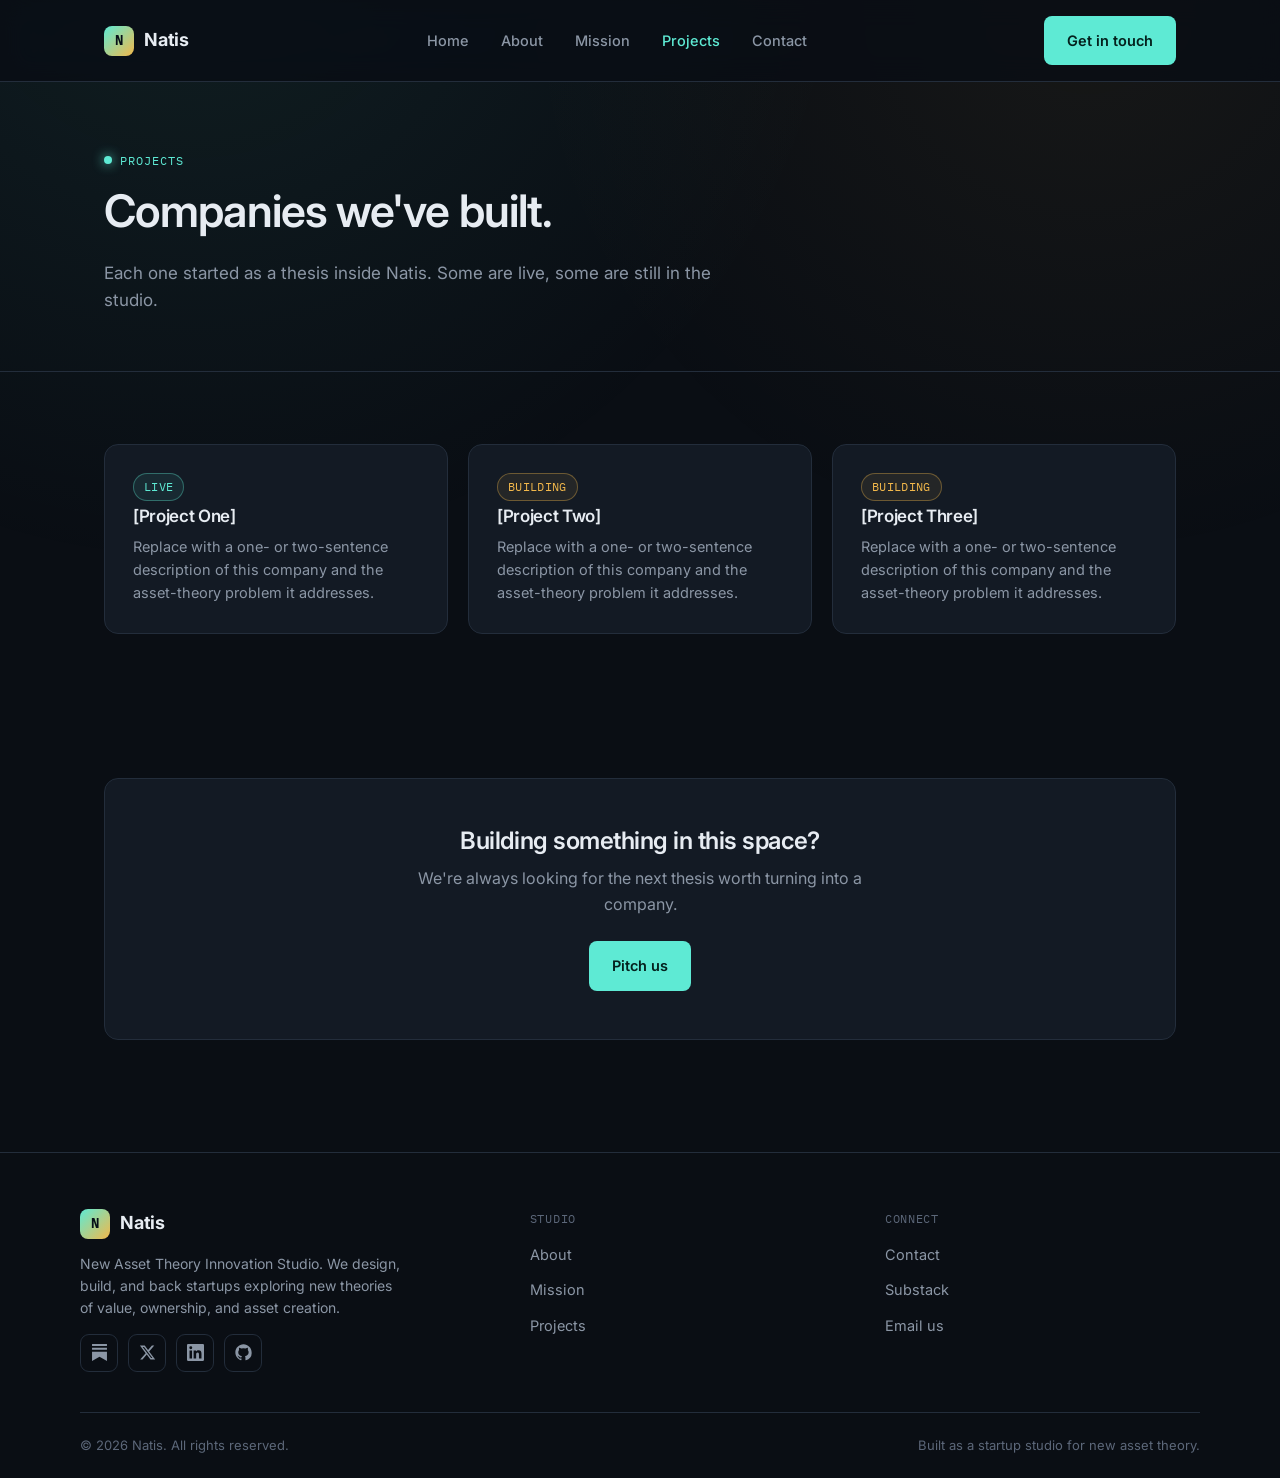
==== projects/index.html @ fd331628 "Add initial Natis startup studio website Static HTML/CSS/JS site with landing page, about, mission s" ====
<!doctype html>
<html lang="en">
<head>
  <meta charset="UTF-8" />
  <meta name="viewport" content="width=device-width, initial-scale=1.0" />
  <title>Projects — Natis</title>
  <meta name="description" content="The portfolio of startups built by Natis, the New Asset Theory Innovation Studio." />
  <link rel="icon" type="image/svg+xml" href="/assets/favicon.svg" />
  <link rel="preconnect" href="https://fonts.googleapis.com" />
  <link rel="preconnect" href="https://fonts.gstatic.com" crossorigin />
  <link href="https://fonts.googleapis.com/css2?family=Inter:wght@400;500;600;700&family=IBM+Plex+Mono:wght@500;600&display=swap" rel="stylesheet" />
  <link rel="stylesheet" href="/css/style.css" />
</head>
<body>
  <site-header></site-header>

  <main>
    <header class="page-header">
      <div class="container">
        <div class="eyebrow">Projects</div>
        <h1>Companies we've built.</h1>
        <p class="lede">Each one started as a thesis inside Natis. Some are live, some are still in the studio.</p>
      </div>
    </header>

    <section>
      <div class="container">
        <div class="grid grid-3">
          <a class="card" href="/projects/project-1.html">
            <span class="tag status-live">Live</span>
            <h3>[Project One]</h3>
            <p>Replace with a one- or two-sentence description of this company and the asset-theory problem it addresses.</p>
          </a>
          <a class="card" href="/projects/project-2.html">
            <span class="tag status-building">Building</span>
            <h3>[Project Two]</h3>
            <p>Replace with a one- or two-sentence description of this company and the asset-theory problem it addresses.</p>
          </a>
          <a class="card" href="/projects/project-3.html">
            <span class="tag status-building">Building</span>
            <h3>[Project Three]</h3>
            <p>Replace with a one- or two-sentence description of this company and the asset-theory problem it addresses.</p>
          </a>
        </div>
      </div>
    </section>

    <section>
      <div class="container">
        <div class="cta-band">
          <h2>Building something in this space?</h2>
          <p>We're always looking for the next thesis worth turning into a company.</p>
          <div class="cta-actions">
            <a class="btn btn-primary" href="/contact.html">Pitch us</a>
          </div>
        </div>
      </div>
    </section>
  </main>

  <site-footer></site-footer>

  <script src="/js/components.js"></script>
  <script src="/js/main.js"></script>
</body>
</html>
---- css/style.css ----
/* =========================================================
   Natis — New Asset Theory Innovation Studio
   Global stylesheet
   ========================================================= */

:root {
  --bg: #0a0e14;
  --bg-elevated: #10151d;
  --surface: #131a24;
  --surface-hover: #17202c;
  --border: #232d3b;
  --text: #e7ecf2;
  --text-muted: #8b96a5;
  --text-faint: #5c6779;
  --accent: #5eead4;
  --accent-strong: #2dd4bf;
  --accent-2: #f2b84b;
  --accent-2-strong: #e0a638;
  --danger: #f2755a;
  --radius: 14px;
  --radius-sm: 8px;
  --max-width: 1120px;
  --font-sans: "Inter", -apple-system, BlinkMacSystemFont, "Segoe UI", Roboto,
    Helvetica, Arial, sans-serif;
  --font-mono: "IBM Plex Mono", ui-monospace, SFMono-Regular, Menlo, Consolas,
    monospace;
  --shadow-lg: 0 20px 60px -20px rgba(0, 0, 0, 0.6);
}

* {
  box-sizing: border-box;
}

html {
  scroll-behavior: smooth;
}

body {
  margin: 0;
  background: var(--bg);
  color: var(--text);
  font-family: var(--font-sans);
  font-size: 16px;
  line-height: 1.6;
  -webkit-font-smoothing: antialiased;
  text-rendering: optimizeLegibility;
}

body::before {
  content: "";
  position: fixed;
  inset: 0;
  z-index: -1;
  background: radial-gradient(
      circle at 15% -10%,
      rgba(94, 234, 212, 0.08),
      transparent 45%
    ),
    radial-gradient(
      circle at 85% 0%,
      rgba(242, 184, 75, 0.06),
      transparent 40%
    );
  pointer-events: none;
}

img {
  max-width: 100%;
  display: block;
}

a {
  color: inherit;
  text-decoration: none;
}

h1, h2, h3, h4 {
  font-weight: 600;
  line-height: 1.15;
  letter-spacing: -0.02em;
  margin: 0 0 0.5em;
}

p {
  margin: 0 0 1em;
  color: var(--text-muted);
}

.container {
  max-width: var(--max-width);
  margin: 0 auto;
  padding: 0 24px;
}

.eyebrow {
  display: inline-flex;
  align-items: center;
  gap: 8px;
  font-family: var(--font-mono);
  font-size: 12px;
  letter-spacing: 0.08em;
  text-transform: uppercase;
  color: var(--accent);
  margin-bottom: 16px;
}

.eyebrow::before {
  content: "";
  width: 8px;
  height: 8px;
  border-radius: 50%;
  background: var(--accent);
  box-shadow: 0 0 12px var(--accent);
}

/* ---------- Buttons ---------- */

.btn {
  display: inline-flex;
  align-items: center;
  justify-content: center;
  gap: 8px;
  padding: 12px 22px;
  border-radius: var(--radius-sm);
  font-weight: 600;
  font-size: 14.5px;
  border: 1px solid transparent;
  cursor: pointer;
  transition: transform 0.15s ease, background 0.15s ease, border-color 0.15s ease,
    color 0.15s ease;
}

.btn:hover {
  transform: translateY(-1px);
}

.btn-primary {
  background: var(--accent);
  color: #04211d;
}

.btn-primary:hover {
  background: var(--accent-strong);
}

.btn-ghost {
  background: transparent;
  color: var(--text);
  border-color: var(--border);
}

.btn-ghost:hover {
  border-color: var(--accent);
  color: var(--accent);
}

/* ---------- Header / Nav ---------- */

site-header {
  display: block;
  position: sticky;
  top: 0;
  z-index: 100;
  background: rgba(10, 14, 20, 0.85);
  backdrop-filter: saturate(180%) blur(14px);
  -webkit-backdrop-filter: saturate(180%) blur(14px);
  border-bottom: 1px solid var(--border);
}

.nav {
  display: flex;
  align-items: center;
  justify-content: space-between;
  padding: 16px 24px;
  max-width: var(--max-width);
  margin: 0 auto;
}

.nav-brand {
  display: flex;
  align-items: center;
  gap: 10px;
  font-weight: 700;
  font-size: 18px;
  letter-spacing: -0.01em;
}

.nav-brand .mark {
  width: 30px;
  height: 30px;
  border-radius: 8px;
  background: linear-gradient(135deg, var(--accent), var(--accent-2));
  display: flex;
  align-items: center;
  justify-content: center;
  font-family: var(--font-mono);
  font-weight: 700;
  color: #071018;
  font-size: 14px;
}

.nav-links {
  display: flex;
  align-items: center;
  gap: 4px;
  list-style: none;
  margin: 0;
  padding: 0;
}

.nav-links a {
  display: inline-block;
  padding: 8px 14px;
  border-radius: 8px;
  font-size: 14.5px;
  font-weight: 500;
  color: var(--text-muted);
  transition: color 0.15s ease, background 0.15s ease;
}

.nav-links a:hover {
  color: var(--text);
  background: var(--surface);
}

.nav-links a[aria-current="page"] {
  color: var(--accent);
}

.nav-actions {
  display: flex;
  align-items: center;
  gap: 12px;
}

.nav-toggle {
  display: none;
  background: none;
  border: 1px solid var(--border);
  border-radius: 8px;
  width: 40px;
  height: 40px;
  color: var(--text);
  cursor: pointer;
  align-items: center;
  justify-content: center;
}

@media (max-width: 820px) {
  .nav-toggle {
    display: flex;
  }

  .nav-links {
    position: absolute;
    top: 100%;
    left: 0;
    right: 0;
    flex-direction: column;
    align-items: stretch;
    background: var(--bg-elevated);
    border-bottom: 1px solid var(--border);
    padding: 8px;
    gap: 2px;
    display: none;
  }

  .nav-links.is-open {
    display: flex;
  }

  .nav-links a {
    padding: 12px 14px;
  }

  .nav-actions .btn-primary {
    display: none;
  }
}

/* ---------- Hero ---------- */

.hero {
  padding: 100px 0 80px;
  text-align: left;
}

.hero-inner {
  max-width: 760px;
}

.hero h1 {
  font-size: clamp(2.4rem, 5vw, 3.6rem);
  margin-bottom: 0.4em;
}

.hero .lede {
  font-size: 19px;
  color: var(--text-muted);
  max-width: 620px;
  margin-bottom: 2em;
}

.hero-cta {
  display: flex;
  gap: 14px;
  flex-wrap: wrap;
}

.gradient-text {
  background: linear-gradient(90deg, var(--accent), var(--accent-2));
  -webkit-background-clip: text;
  background-clip: text;
  color: transparent;
}

/* ---------- Sections ---------- */

section {
  padding: 72px 0;
}

.section-head {
  max-width: 620px;
  margin-bottom: 48px;
}

.section-head h2 {
  font-size: clamp(1.6rem, 3vw, 2.1rem);
}

.divider {
  border: none;
  border-top: 1px solid var(--border);
  margin: 0;
}

/* ---------- Cards / Grids ---------- */

.grid {
  display: grid;
  gap: 20px;
}

.grid-3 {
  grid-template-columns: repeat(3, 1fr);
}

.grid-2 {
  grid-template-columns: repeat(2, 1fr);
}

@media (max-width: 900px) {
  .grid-3,
  .grid-2 {
    grid-template-columns: 1fr;
  }
}

.card {
  background: var(--surface);
  border: 1px solid var(--border);
  border-radius: var(--radius);
  padding: 28px;
  transition: border-color 0.2s ease, transform 0.2s ease, background 0.2s ease;
}

a.card:hover,
.card.is-interactive:hover {
  border-color: var(--accent);
  transform: translateY(-3px);
  background: var(--surface-hover);
}

.card .icon {
  width: 44px;
  height: 44px;
  border-radius: 10px;
  background: var(--bg-elevated);
  border: 1px solid var(--border);
  display: flex;
  align-items: center;
  justify-content: center;
  margin-bottom: 18px;
  font-size: 20px;
}

.card h3 {
  font-size: 17px;
  margin-bottom: 8px;
}

.card p {
  font-size: 14.5px;
  margin-bottom: 0;
}

.tag {
  display: inline-block;
  font-family: var(--font-mono);
  font-size: 11.5px;
  letter-spacing: 0.03em;
  text-transform: uppercase;
  padding: 4px 10px;
  border-radius: 100px;
  border: 1px solid var(--border);
  color: var(--text-muted);
  margin: 0 6px 6px 0;
}

.tag.status-live {
  color: var(--accent);
  border-color: rgba(94, 234, 212, 0.35);
  background: rgba(94, 234, 212, 0.08);
}

.tag.status-building {
  color: var(--accent-2);
  border-color: rgba(242, 184, 75, 0.35);
  background: rgba(242, 184, 75, 0.08);
}

/* ---------- Stats ---------- */

.stats {
  display: grid;
  grid-template-columns: repeat(4, 1fr);
  gap: 20px;
  padding: 32px 0;
  border-top: 1px solid var(--border);
  border-bottom: 1px solid var(--border);
}

.stat h3 {
  font-family: var(--font-mono);
  font-size: 28px;
  color: var(--accent);
  margin-bottom: 4px;
}

.stat p {
  font-size: 13.5px;
  margin: 0;
  color: var(--text-faint);
}

@media (max-width: 700px) {
  .stats {
    grid-template-columns: repeat(2, 1fr);
  }
}

/* ---------- Values list (mission page) ---------- */

.value-row {
  display: flex;
  gap: 24px;
  padding: 28px 0;
  border-bottom: 1px solid var(--border);
}

.value-row:first-of-type {
  border-top: 1px solid var(--border);
}

.value-index {
  font-family: var(--font-mono);
  color: var(--accent);
  font-size: 14px;
  width: 40px;
  flex: none;
  padding-top: 4px;
}

.value-row h3 {
  font-size: 19px;
  margin-bottom: 6px;
}

.value-row p {
  margin-bottom: 0;
  max-width: 640px;
}

/* ---------- Forms ---------- */

.form {
  display: grid;
  gap: 18px;
  max-width: 560px;
}

.form-row {
  display: grid;
  gap: 8px;
}

label {
  font-size: 13.5px;
  font-weight: 600;
  color: var(--text);
}

input,
textarea,
select {
  background: var(--surface);
  border: 1px solid var(--border);
  border-radius: var(--radius-sm);
  padding: 12px 14px;
  color: var(--text);
  font-family: var(--font-sans);
  font-size: 15px;
  transition: border-color 0.15s ease;
}

input:focus,
textarea:focus,
select:focus {
  outline: none;
  border-color: var(--accent);
}

textarea {
  resize: vertical;
  min-height: 140px;
}

.form-note {
  font-size: 13px;
  color: var(--text-faint);
}

/* ---------- Footer ---------- */

site-footer {
  display: block;
  border-top: 1px solid var(--border);
  margin-top: 40px;
}

.footer-inner {
  padding: 56px 0 40px;
  display: grid;
  grid-template-columns: 1.3fr 1fr 1fr;
  gap: 40px;
}

@media (max-width: 700px) {
  .footer-inner {
    grid-template-columns: 1fr;
    gap: 32px;
  }
}

.footer-brand p {
  max-width: 320px;
  font-size: 14px;
}

.footer-heading {
  font-family: var(--font-mono);
  font-size: 12px;
  text-transform: uppercase;
  letter-spacing: 0.06em;
  color: var(--text-faint);
  margin-bottom: 14px;
}

.footer-links {
  list-style: none;
  margin: 0;
  padding: 0;
  display: grid;
  gap: 10px;
}

.footer-links a {
  font-size: 14.5px;
  color: var(--text-muted);
}

.footer-links a:hover {
  color: var(--accent);
}

.social-row {
  display: flex;
  gap: 10px;
  flex-wrap: wrap;
}

.social-icon {
  width: 38px;
  height: 38px;
  border-radius: 9px;
  border: 1px solid var(--border);
  display: flex;
  align-items: center;
  justify-content: center;
  color: var(--text-muted);
  transition: color 0.15s ease, border-color 0.15s ease, background 0.15s ease;
}

.social-icon:hover {
  color: var(--accent);
  border-color: var(--accent);
  background: rgba(94, 234, 212, 0.08);
}

.social-icon svg {
  width: 17px;
  height: 17px;
}

.footer-bottom {
  border-top: 1px solid var(--border);
  padding: 22px 0;
  display: flex;
  align-items: center;
  justify-content: space-between;
  flex-wrap: wrap;
  gap: 12px;
  font-size: 13px;
  color: var(--text-faint);
}

/* ---------- Page header (interior pages) ---------- */

.page-header {
  padding: 64px 0 40px;
  border-bottom: 1px solid var(--border);
}

.page-header h1 {
  font-size: clamp(2rem, 4vw, 2.8rem);
}

.page-header .lede {
  max-width: 640px;
  font-size: 17px;
}

/* ---------- Utility ---------- */

.text-center {
  text-align: center;
}

.mt-0 {
  margin-top: 0;
}

.mb-0 {
  margin-bottom: 0;
}

.status-banner {
  display: none;
  padding: 14px 18px;
  border-radius: var(--radius-sm);
  font-size: 14px;
  margin-bottom: 4px;
}

.status-banner.is-visible {
  display: block;
}

.status-banner.success {
  background: rgba(94, 234, 212, 0.1);
  border: 1px solid rgba(94, 234, 212, 0.35);
  color: var(--accent);
}

.status-banner.error {
  background: rgba(242, 117, 90, 0.1);
  border: 1px solid rgba(242, 117, 90, 0.35);
  color: var(--danger);
}

.avatar-block {
  display: flex;
  gap: 24px;
  align-items: center;
  margin-bottom: 8px;
}

.avatar {
  width: 88px;
  height: 88px;
  border-radius: 20px;
  background: linear-gradient(135deg, var(--accent), var(--accent-2));
  flex: none;
}

.meta-list {
  list-style: none;
  margin: 0;
  padding: 0;
  display: grid;
  gap: 14px;
}

.meta-list li {
  display: flex;
  justify-content: space-between;
  gap: 16px;
  padding-bottom: 14px;
  border-bottom: 1px solid var(--border);
  font-size: 14.5px;
}

.meta-list .label {
  color: var(--text-faint);
}

.meta-list .value {
  color: var(--text);
  font-weight: 500;
  text-align: right;
}

.cta-band {
  background: var(--surface);
  border: 1px solid var(--border);
  border-radius: var(--radius);
  padding: 48px;
  text-align: center;
}

.cta-band h2 {
  margin-bottom: 12px;
}

.cta-band p {
  max-width: 480px;
  margin-left: auto;
  margin-right: auto;
}

.cta-actions {
  display: flex;
  gap: 14px;
  justify-content: center;
  margin-top: 24px;
  flex-wrap: wrap;
}

@media (max-width: 700px) {
  .cta-band {
    padding: 32px 22px;
  }
}
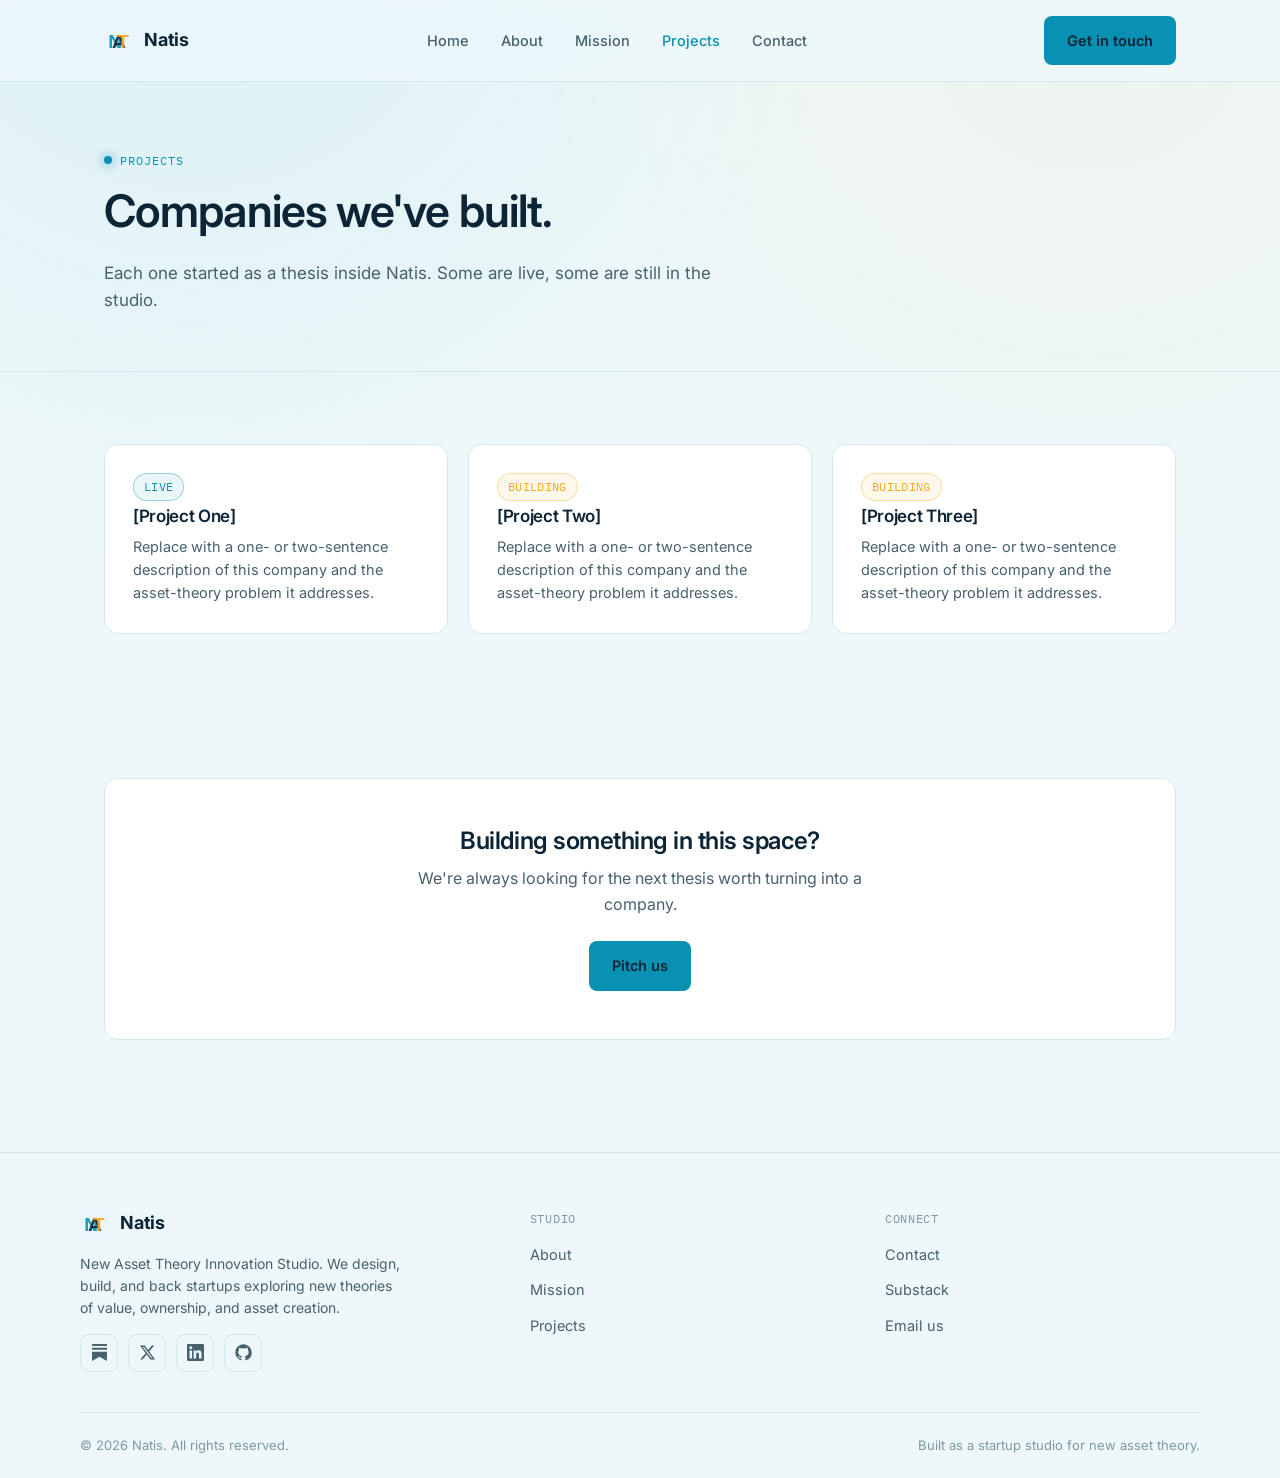
==== commit 149f37d6: "Cache-bust favicon URL to force browsers to pick up the new logo Browsers maintain a separate, very " ====
--- a/projects/index.html
+++ b/projects/index.html
@@ -5,11 +5,11 @@
   <meta name="viewport" content="width=device-width, initial-scale=1.0" />
   <title>Projects — Natis</title>
   <meta name="description" content="The portfolio of startups built by Natis, the New Asset Theory Innovation Studio." />
-  <link rel="icon" type="image/svg+xml" href="/assets/favicon.svg" />
+  <link rel="icon" type="image/svg+xml" href="../assets/favicon.svg?v=2" />
   <link rel="preconnect" href="https://fonts.googleapis.com" />
   <link rel="preconnect" href="https://fonts.gstatic.com" crossorigin />
   <link href="https://fonts.googleapis.com/css2?family=Inter:wght@400;500;600;700&family=IBM+Plex+Mono:wght@500;600&display=swap" rel="stylesheet" />
-  <link rel="stylesheet" href="/css/style.css" />
+  <link rel="stylesheet" href="../css/style.css" />
 </head>
 <body>
   <site-header></site-header>
@@ -26,17 +26,17 @@
     <section>
       <div class="container">
         <div class="grid grid-3">
-          <a class="card" href="/projects/project-1.html">
+          <a class="card" href="project-1.html">
             <span class="tag status-live">Live</span>
             <h3>[Project One]</h3>
             <p>Replace with a one- or two-sentence description of this company and the asset-theory problem it addresses.</p>
           </a>
-          <a class="card" href="/projects/project-2.html">
+          <a class="card" href="project-2.html">
             <span class="tag status-building">Building</span>
             <h3>[Project Two]</h3>
             <p>Replace with a one- or two-sentence description of this company and the asset-theory problem it addresses.</p>
           </a>
-          <a class="card" href="/projects/project-3.html">
+          <a class="card" href="project-3.html">
             <span class="tag status-building">Building</span>
             <h3>[Project Three]</h3>
             <p>Replace with a one- or two-sentence description of this company and the asset-theory problem it addresses.</p>
@@ -51,7 +51,7 @@
           <h2>Building something in this space?</h2>
           <p>We're always looking for the next thesis worth turning into a company.</p>
           <div class="cta-actions">
-            <a class="btn btn-primary" href="/contact.html">Pitch us</a>
+            <a class="btn btn-primary" href="../contact.html">Pitch us</a>
           </div>
         </div>
       </div>
@@ -60,7 +60,7 @@
 
   <site-footer></site-footer>
 
-  <script src="/js/components.js"></script>
-  <script src="/js/main.js"></script>
+  <script src="../js/components.js"></script>
+  <script src="../js/main.js"></script>
 </body>
 </html>
--- a/css/style.css
+++ b/css/style.css
@@ -4,19 +4,20 @@
    ========================================================= */
 
 :root {
-  --bg: #0a0e14;
-  --bg-elevated: #10151d;
-  --surface: #131a24;
-  --surface-hover: #17202c;
-  --border: #232d3b;
-  --text: #e7ecf2;
-  --text-muted: #8b96a5;
-  --text-faint: #5c6779;
-  --accent: #5eead4;
-  --accent-strong: #2dd4bf;
-  --accent-2: #f2b84b;
-  --accent-2-strong: #e0a638;
-  --danger: #f2755a;
+  /* Sea, ocean & sun — bright theme */
+  --bg: #eef8fa;
+  --bg-elevated: #f5fbfc;
+  --surface: #ffffff;
+  --surface-hover: #e4f4f6;
+  --border: #d3e8eb;
+  --text: #0b2436;
+  --text-muted: #47616d;
+  --text-faint: #7c98a3;
+  --accent: #0891b2;
+  --accent-strong: #066e87;
+  --accent-2: #f6a821;
+  --accent-2-strong: #d98f0a;
+  --danger: #e2583f;
   --radius: 14px;
   --radius-sm: 8px;
   --max-width: 1120px;
@@ -24,7 +25,7 @@
     Helvetica, Arial, sans-serif;
   --font-mono: "IBM Plex Mono", ui-monospace, SFMono-Regular, Menlo, Consolas,
     monospace;
-  --shadow-lg: 0 20px 60px -20px rgba(0, 0, 0, 0.6);
+  --shadow-lg: 0 20px 50px -20px rgba(11, 36, 54, 0.18);
 }
 
 * {
@@ -53,12 +54,12 @@
   z-index: -1;
   background: radial-gradient(
       circle at 15% -10%,
-      rgba(94, 234, 212, 0.08),
+      rgba(8, 145, 178, 0.08),
       transparent 45%
     ),
     radial-gradient(
       circle at 85% 0%,
-      rgba(242, 184, 75, 0.06),
+      rgba(246, 168, 33, 0.06),
       transparent 40%
     );
   pointer-events: none;
@@ -136,7 +137,7 @@
 
 .btn-primary {
   background: var(--accent);
-  color: #04211d;
+  color: var(--text);
 }
 
 .btn-primary:hover {
@@ -161,7 +162,7 @@
   position: sticky;
   top: 0;
   z-index: 100;
-  background: rgba(10, 14, 20, 0.85);
+  background: rgba(238, 248, 250, 0.82);
   backdrop-filter: saturate(180%) blur(14px);
   -webkit-backdrop-filter: saturate(180%) blur(14px);
   border-bottom: 1px solid var(--border);
@@ -189,14 +190,8 @@
   width: 30px;
   height: 30px;
   border-radius: 8px;
-  background: linear-gradient(135deg, var(--accent), var(--accent-2));
-  display: flex;
-  align-items: center;
-  justify-content: center;
-  font-family: var(--font-mono);
-  font-weight: 700;
-  color: #071018;
-  font-size: 14px;
+  flex: none;
+  display: block;
 }
 
 .nav-links {
@@ -410,14 +405,14 @@
 
 .tag.status-live {
   color: var(--accent);
-  border-color: rgba(94, 234, 212, 0.35);
-  background: rgba(94, 234, 212, 0.08);
+  border-color: rgba(8, 145, 178, 0.35);
+  background: rgba(8, 145, 178, 0.08);
 }
 
 .tag.status-building {
   color: var(--accent-2);
-  border-color: rgba(242, 184, 75, 0.35);
-  background: rgba(242, 184, 75, 0.08);
+  border-color: rgba(246, 168, 33, 0.35);
+  background: rgba(246, 168, 33, 0.08);
 }
 
 /* ---------- Stats ---------- */
@@ -605,7 +600,7 @@
 .social-icon:hover {
   color: var(--accent);
   border-color: var(--accent);
-  background: rgba(94, 234, 212, 0.08);
+  background: rgba(8, 145, 178, 0.08);
 }
 
 .social-icon svg {
@@ -668,14 +663,14 @@
 }
 
 .status-banner.success {
-  background: rgba(94, 234, 212, 0.1);
-  border: 1px solid rgba(94, 234, 212, 0.35);
+  background: rgba(8, 145, 178, 0.1);
+  border: 1px solid rgba(8, 145, 178, 0.35);
   color: var(--accent);
 }
 
 .status-banner.error {
-  background: rgba(242, 117, 90, 0.1);
-  border: 1px solid rgba(242, 117, 90, 0.35);
+  background: rgba(226, 88, 63, 0.1);
+  border: 1px solid rgba(226, 88, 63, 0.35);
   color: var(--danger);
 }
 
@@ -691,6 +686,7 @@
   height: 88px;
   border-radius: 20px;
   background: linear-gradient(135deg, var(--accent), var(--accent-2));
+  object-fit: cover;
   flex: none;
 }
 
